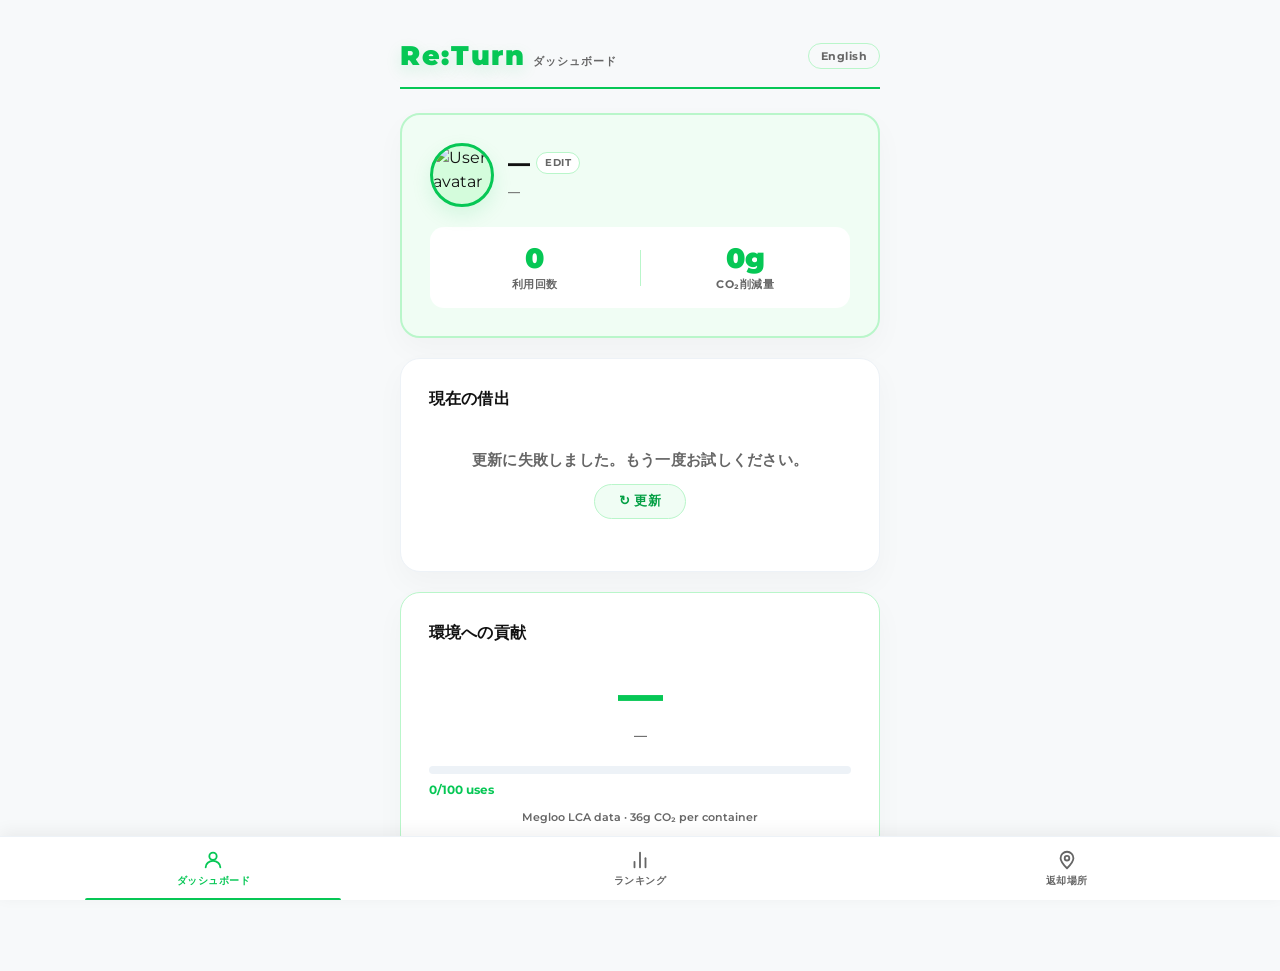
==== index.html @ 5f3e67b5 "Fix default Japanese: hardcode JA in HTML, fix boot catch to use T() and add reload button" ====
<!DOCTYPE html>
<html lang="en">
<head>
  <meta charset="UTF-8">
  <meta name="viewport" content="width=device-width, initial-scale=1.0, maximum-scale=1.0, user-scalable=no">
  <title>Re:Turn — Dashboard</title>

  <link rel="preconnect" href="https://fonts.googleapis.com">
  <link rel="preconnect" href="https://fonts.gstatic.com" crossorigin>
  <link href="https://fonts.googleapis.com/css2?family=Montserrat:wght@500;600;700;900&display=swap" rel="stylesheet">

  <link rel="stylesheet" href="style.css?v=7">

  <script src="https://static.line-scdn.net/liff/edge/2/sdk.js"></script>
</head>
<body>

  <!-- ========== Loading Overlay ========== -->
  <div id="loading-overlay">
    <div class="spinner"></div>
    <p class="loading-text">Loading Re:Turn...</p>
  </div>

  <!-- ========== Main App Shell ========== -->
  <main id="app" class="hidden">

    <!-- App Header -->
    <header class="app-header">
      <div class="header-brand">
        <h1 class="brand-title">Re:Turn</h1>
        <span class="header-subtitle" id="header-tab-label">ダッシュボード</span>
      </div>
      <button id="lang-toggle" class="btn-lang-toggle" onclick="switchLang()">English</button>
    </header>

    <!-- ===== TAB: PROFILE (default) ===== -->
    <div id="tab-profile" class="tab-panel">

      <!-- Profile Card -->
      <section class="card profile-card">
        <div class="profile-top">
          <div class="avatar-wrapper">
            <img id="profile-pic" class="avatar" src="" alt="User avatar" />
          </div>
          <div class="profile-info">
            <div class="name-row">
              <h2 id="user-name" class="user-name">—</h2>
              <button class="btn-edit-name" onclick="promptEditName()" title="Edit name">Edit</button>
            </div>
            <span id="user-id" class="user-id">—</span>
          </div>
        </div>
        <div class="stats-row">
          <div class="stat-item">
            <span class="stat-value" id="stat-usage">0</span>
            <span class="stat-label" id="stat-label-uses">利用回数</span>
          </div>
          <div class="stat-divider"></div>
          <div class="stat-item">
            <span class="stat-value" id="stat-co2">0g</span>
            <span class="stat-label" id="stat-label-co2">CO₂削減量</span>
          </div>
        </div>
      </section>

      <!-- Borrowing Status Card -->
      <section class="card borrow-card">
        <div class="card-header">
          <h3 class="card-title" id="borrow-card-title">現在の借出</h3>
        </div>
        <div id="borrow-content">
          <div class="borrow-empty">
            <p class="borrow-empty-text">↻ 更新 を押して借出状況を確認してください。</p>
            <button class="btn-refresh btn-refresh-center" id="btn-borrow-refresh" onclick="refreshBorrowing()">↻ 更新</button>
          </div>
        </div>
      </section>

      <!-- Eco Impact Card -->
      <section class="card eco-card">
        <div class="card-header">
          <h3 class="card-title" id="eco-card-title">環境への貢献</h3>
        </div>

        <!-- Big number + label -->
        <div class="eco-main">
          <div class="eco-metaphor-value" id="eco-value">—</div>
          <div class="eco-metaphor-label" id="eco-label">—</div>
        </div>

        <!-- Lifecycle progress bar -->
        <div class="eco-bar-wrap">
          <div class="eco-bar" id="eco-bar"></div>
        </div>
        <p class="eco-cycle-label" id="eco-cycle-label">0/100 uses</p>
        <p class="eco-caption" id="eco-caption">Megloo LCA data · 36g CO₂ per container</p>
      </section>

    </div><!-- /tab-profile -->

    <!-- ===== TAB: LEADERBOARD ===== -->
    <div id="tab-leaderboard" class="tab-panel hidden">

      <section class="card leaderboard-card">
        <div class="card-header">
          <h3 class="card-title" id="lb-card-title">SFCランキング</h3>
          <button class="btn-refresh" id="btn-lb-refresh" onclick="loadLeaderboard()">↻ 更新</button>
        </div>
        <div id="leaderboard-content">
          <div class="lb-loading">ランキング読み込み中…</div>
        </div>
      </section>

    </div><!-- /tab-leaderboard -->

    <!-- ===== TAB: MAP ===== -->
    <div id="tab-map" class="tab-panel hidden">

      <!-- ── Map / Photo section ──────────────────────────────
           Place return-spot images here.
           Recommended: one <img> per location, wrapped in .map-photo-item.
           Example:
             <div class="map-photo-item">
               <img src="images/spot-a.jpg" alt="Spot A — Building X 1F" />
               <p class="map-photo-caption">Building X · 1F Entrance</p>
             </div>
           ─────────────────────────────────────────────────── -->
      <section class="card map-card">
        <div class="card-header">
          <h3 class="card-title" id="map-card-title">返却場所</h3>
        </div>
        <div class="map-photo-grid" id="map-photo-grid">
          <!-- TODO: add photo cards here -->
          <p class="map-placeholder-text">写真は近日公開予定です。</p>
        </div>
      </section>

    </div><!-- /tab-map -->

  </main>

  <!-- ========== Edit Name Modal ========== -->
  <div id="edit-name-overlay" class="modal-overlay hidden" onclick="if(event.target===this)closeEditModal()">
    <div class="modal-card">
      <h3 class="modal-title" id="modal-title-edit">表示名を変更</h3>
      <input id="edit-name-input" class="modal-input" type="text" maxlength="20" placeholder="表示名" />
      <div class="modal-actions">
        <button class="modal-btn-cancel" id="modal-btn-cancel" onclick="closeEditModal()">キャンセル</button>
        <button class="modal-btn-confirm" id="modal-btn-save" onclick="confirmEditName()">保存</button>
      </div>
    </div>
  </div>

  <!-- ========== Bottom Tab Bar ========== -->
  <nav class="tab-bar" id="tab-bar">
    <button class="tab-btn active" data-tab="profile" onclick="switchTab('profile')">
      <span class="tab-icon">
        <!-- Lucide: user -->
        <svg xmlns="http://www.w3.org/2000/svg" width="22" height="22" viewBox="0 0 24 24" fill="none" stroke="currentColor" stroke-width="2" stroke-linecap="round" stroke-linejoin="round"><circle cx="12" cy="8" r="4"/><path d="M4 20c0-4 3.6-7 8-7s8 3 8 7"/></svg>
      </span>
      <span class="tab-label">ダッシュボード</span>
    </button>
    <button class="tab-btn" data-tab="leaderboard" onclick="switchTab('leaderboard')">
      <span class="tab-icon">
        <!-- Lucide: bar-chart-2 -->
        <svg xmlns="http://www.w3.org/2000/svg" width="22" height="22" viewBox="0 0 24 24" fill="none" stroke="currentColor" stroke-width="2" stroke-linecap="round" stroke-linejoin="round"><line x1="18" y1="20" x2="18" y2="10"/><line x1="12" y1="20" x2="12" y2="4"/><line x1="6" y1="20" x2="6" y2="14"/></svg>
      </span>
      <span class="tab-label">ランキング</span>
    </button>
    <button class="tab-btn" data-tab="map" onclick="switchTab('map')">
      <span class="tab-icon">
        <!-- Lucide: map-pin -->
        <svg xmlns="http://www.w3.org/2000/svg" width="22" height="22" viewBox="0 0 24 24" fill="none" stroke="currentColor" stroke-width="2" stroke-linecap="round" stroke-linejoin="round"><path d="M12 21c-4-4-7-7.8-7-11a7 7 0 0 1 14 0c0 3.2-3 7-7 11z"/><circle cx="12" cy="10" r="2.5"/></svg>
      </span>
      <span class="tab-label">返却場所</span>
    </button>
  </nav>

  <script src="app.js?v=7"></script>
</body>
</html>
---- style.css ----
/* ============================================================
   Re:Turn Dashboard — Light / Fresh Theme
   Accent: #06C755 (LINE Green)
   ============================================================ */

/* --- CSS Variables -------------------------------------- */
:root {
  --main-green: #06c755;
  --light-green: #f0fdf4;
  --border-green: #b9f6ca;
  --bg-color: #f7f9fa;
  --panel-bg: #ffffff;
  --text-main: #111111;
  --text-muted: #666666;
  --border-light: #edf2f7;
  --tab-bar-h: 64px;
}

/* --- Reset & Base --------------------------------------- */
*,
*::before,
*::after {
  box-sizing: border-box;
  margin: 0;
  padding: 0;
}

html {
  font-size: 16px;
  -webkit-font-smoothing: antialiased;
  -moz-osx-font-smoothing: grayscale;
}

body {
  font-family: 'Montserrat', 'Noto Sans JP', system-ui, -apple-system, sans-serif;
  background-color: var(--bg-color);
  color: var(--text-main);
  min-height: 100vh;
  min-height: 100dvh;
  line-height: 1.5;
}

img {
  display: block;
  max-width: 100%;
}

/* --- Utility: Hidden ------------------------------------ */
.hidden {
  display: none !important;
}

/* --- Loading Overlay ------------------------------------ */
#loading-overlay {
  position: fixed;
  inset: 0;
  display: flex;
  flex-direction: column;
  align-items: center;
  justify-content: center;
  background: var(--panel-bg);
  z-index: 9999;
}

.spinner {
  width: 48px;
  height: 48px;
  border: 4px solid var(--border-light);
  border-top-color: var(--main-green);
  border-radius: 50%;
  animation: spin 0.75s linear infinite;
}

@keyframes spin {
  to { transform: rotate(360deg); }
}

.loading-text {
  margin-top: 18px;
  font-size: 0.95rem;
  font-weight: 600;
  color: var(--text-muted);
  letter-spacing: 0.04em;
}

/* --- App Shell ------------------------------------------ */
#app {
  max-width: 480px;
  margin: 0 auto;
  /* bottom padding = tab bar height + safe area */
  padding: 20px 18px calc(var(--tab-bar-h) + 16px);
}

/* --- Header --------------------------------------------- */
.app-header {
  display: flex;
  align-items: center;
  justify-content: space-between;
  padding: 10px 0 18px;
  border-bottom: 2px solid var(--main-green);
  margin-bottom: 24px;
}

.header-brand {
  display: flex;
  align-items: flex-end;
  gap: 8px;
}

.brand-title {
  font-size: 1.7rem;
  font-weight: 900;
  color: var(--main-green);
  letter-spacing: 0.06em;
  font-family: 'Montserrat', sans-serif;
  text-shadow: 0 6px 16px rgba(6, 199, 85, 0.15);
  line-height: 1;
}

.header-subtitle {
  font-size: 0.7rem;
  color: var(--text-muted);
  font-weight: 700;
  text-transform: uppercase;
  letter-spacing: 0.08em;
  line-height: 1;
  padding-bottom: 2px;
}

.btn-lang-toggle {
  background: none;
  border: 1px solid var(--border-green);
  border-radius: 99px;
  padding: 5px 12px;
  font-size: 0.68rem;
  font-weight: 700;
  color: var(--text-muted);
  cursor: pointer;
  font-family: 'Montserrat', 'Noto Sans JP', sans-serif;
  letter-spacing: 0.04em;
  flex-shrink: 0;
  transition: color 0.2s, border-color 0.2s;
  -webkit-tap-highlight-color: transparent;
}

.btn-lang-toggle:hover {
  color: var(--main-green);
  border-color: var(--main-green);
}

/* --- Tab Panels ----------------------------------------- */
.tab-panel {
  /* visible by default unless .hidden */
}

/* --- Bottom Tab Bar ------------------------------------- */
.tab-bar {
  position: fixed;
  bottom: 0;
  left: 0;
  right: 0;
  height: var(--tab-bar-h);
  background: var(--panel-bg);
  border-top: 1px solid var(--border-light);
  display: flex;
  align-items: stretch;
  z-index: 100;
  /* safe area for notch phones */
  padding-bottom: env(safe-area-inset-bottom, 0);
  box-shadow: 0 -4px 16px rgba(0, 0, 0, 0.06);
}

.tab-btn {
  flex: 1;
  display: flex;
  flex-direction: column;
  align-items: center;
  justify-content: center;
  gap: 3px;
  background: none;
  border: none;
  cursor: pointer;
  padding: 8px 4px;
  color: var(--text-muted);
  transition: color 0.2s;
  -webkit-tap-highlight-color: transparent;
  position: relative;
}

.tab-btn.active {
  color: var(--main-green);
}

.tab-btn.active::after {
  content: "";
  position: absolute;
  bottom: 0;
  left: 20%;
  right: 20%;
  height: 2px;
  background: var(--main-green);
  border-radius: 2px 2px 0 0;
}

.tab-icon {
  display: flex;
  align-items: center;
  justify-content: center;
  width: 22px;
  height: 22px;
  line-height: 1;
}

.tab-label {
  font-size: 0.65rem;
  font-weight: 700;
  text-transform: uppercase;
  letter-spacing: 0.05em;
}

/* --- Cards (shared) ------------------------------------- */
.card {
  background: var(--panel-bg);
  border-radius: 20px;
  padding: 24px;
  margin-bottom: 20px;
  box-shadow: 0 12px 30px rgba(0, 0, 0, 0.03);
  border: 1px solid var(--border-light);
  transition: box-shadow 0.3s;
}

.card-header {
  display: flex;
  align-items: center;
  justify-content: space-between;
  margin-bottom: 14px;
}

.card-title {
  font-size: 1rem;
  font-weight: 700;
  color: var(--text-main);
  letter-spacing: 0.01em;
}

/* --- Profile Card --------------------------------------- */
.profile-card {
  background: var(--light-green);
  border: 2px solid var(--border-green);
}

.profile-top {
  display: flex;
  align-items: center;
  gap: 14px;
  margin-bottom: 20px;
}

.avatar-wrapper {
  flex-shrink: 0;
  width: 64px;
  height: 64px;
  border-radius: 50%;
  overflow: hidden;
  border: 3px solid var(--main-green);
  background: #d4fcdc;
  box-shadow: 0 8px 20px rgba(6, 199, 85, 0.12);
}

.avatar {
  width: 100%;
  height: 100%;
  object-fit: cover;
}

.profile-info {
  min-width: 0;
}

.name-row {
  display: flex;
  align-items: center;
  gap: 6px;
}

.btn-edit-name {
  background: var(--panel-bg);
  border: 1px solid var(--border-green);
  border-radius: 99px;
  cursor: pointer;
  font-size: 0.6rem;
  font-weight: 700;
  color: var(--text-muted);
  padding: 3px 8px;
  line-height: 1.4;
  flex-shrink: 0;
  text-transform: uppercase;
  letter-spacing: 0.05em;
  font-family: 'Montserrat', sans-serif;
  -webkit-tap-highlight-color: transparent;
  transition: color 0.2s, border-color 0.2s;
}

.btn-edit-name:hover {
  color: var(--main-green);
  border-color: var(--main-green);
}

.user-name {
  font-size: 1.25rem;
  font-weight: 900;
  color: var(--text-main);
  white-space: nowrap;
  overflow: hidden;
  text-overflow: ellipsis;
  letter-spacing: 0.02em;
}

.user-id {
  font-size: 0.78rem;
  color: var(--text-muted);
  font-weight: 600;
}

/* Stats row — now 3 items */
.stats-row {
  display: flex;
  align-items: center;
  background: var(--panel-bg);
  border-radius: 14px;
  padding: 16px 0;
}

.stat-item {
  flex: 1;
  display: flex;
  flex-direction: column;
  align-items: center;
  gap: 2px;
}

.stat-value {
  font-size: 1.55rem;
  font-weight: 900;
  color: var(--main-green);
  font-family: 'Montserrat', sans-serif;
  line-height: 1.1;
}

.stat-label {
  font-size: 0.68rem;
  color: var(--text-muted);
  font-weight: 700;
  text-transform: uppercase;
  letter-spacing: 0.04em;
}

.stat-divider {
  width: 1px;
  height: 36px;
  background: var(--border-green);
}

/* --- Eco Impact Card ------------------------------------ */
.eco-card {
  border: 1px solid var(--border-green);
}

/* Big number block */
.eco-main {
  text-align: center;
  padding: 12px 0 20px;
}

.eco-metaphor-value {
  font-size: 2.8rem;
  font-weight: 900;
  color: var(--main-green);
  font-family: 'Montserrat', sans-serif;
  line-height: 1.1;
}

.eco-metaphor-label {
  font-size: 0.82rem;
  color: var(--text-muted);
  font-weight: 600;
  margin-top: 6px;
}

/* Lifecycle progress */
.eco-bar-wrap {
  background: var(--border-light);
  border-radius: 99px;
  height: 8px;
  overflow: hidden;
  margin-bottom: 8px;
}

.eco-bar {
  height: 100%;
  background: var(--main-green);
  border-radius: 99px;
  width: 0%;
  transition: width 1s ease-out;
}

.eco-cycle-label {
  font-size: 0.72rem;
  font-weight: 700;
  color: var(--main-green);
  font-family: 'Montserrat', sans-serif;
  margin-bottom: 10px;
}

.eco-caption {
  font-size: 0.68rem;
  color: var(--text-muted);
  font-weight: 600;
  text-align: center;
}

/* --- Borrow Card ---------------------------------------- */
.borrow-card {
  background: var(--panel-bg);
}

.borrow-empty {
  text-align: center;
  padding: 24px 10px;
}

.borrow-empty-icon {
  font-size: 2rem;
  font-weight: 900;
  color: var(--main-green);
  margin-bottom: 10px;
  font-family: 'Montserrat', sans-serif;
  line-height: 1;
}

.borrow-empty-text {
  font-size: 0.95rem;
  color: var(--text-muted);
  font-weight: 600;
  letter-spacing: 0.02em;
}

.borrow-list {
  display: flex;
  flex-direction: column;
  gap: 10px;
}

.borrow-item {
  display: flex;
  align-items: center;
  justify-content: space-between;
  background: var(--light-green);
  border-radius: 14px;
  padding: 16px 18px;
  border: 1px solid var(--border-green);
  transition: transform 0.2s, box-shadow 0.2s;
}

.borrow-item:hover {
  transform: translateY(-1px);
  box-shadow: 0 6px 16px rgba(6, 199, 85, 0.08);
}

.borrow-item-left {
  display: flex;
  flex-direction: column;
  gap: 3px;
}

.borrow-container-id {
  font-size: 1.05rem;
  font-weight: 900;
  color: var(--text-main);
  letter-spacing: 0.02em;
  font-family: 'Montserrat', sans-serif;
}

.borrow-time {
  font-size: 0.75rem;
  color: var(--text-muted);
  font-weight: 600;
}

.borrow-badge {
  font-size: 0.7rem;
  font-weight: 700;
  color: #05a045;
  background: var(--panel-bg);
  padding: 5px 12px;
  border-radius: 20px;
  white-space: nowrap;
  border: 1px solid var(--border-green);
  text-transform: uppercase;
  letter-spacing: 0.04em;
}

/* --- Leaderboard Card ----------------------------------- */
.leaderboard-card {
  background: var(--panel-bg);
}

.btn-refresh {
  background: var(--light-green);
  border: 1px solid var(--border-green);
  color: #05a045;
  font-size: 0.72rem;
  font-weight: 700;
  padding: 5px 12px;
  border-radius: 20px;
  cursor: pointer;
  letter-spacing: 0.04em;
  transition: background 0.2s;
}

.btn-refresh:hover {
  background: var(--border-green);
}

.btn-refresh-center {
  display: block;
  margin: 12px auto 0;
  padding: 8px 24px;
  font-size: 0.8rem;
}

.lb-loading {
  text-align: center;
  padding: 32px 0;
  font-size: 0.9rem;
  color: var(--text-muted);
  font-weight: 600;
}

.lb-list {
  display: flex;
  flex-direction: column;
  gap: 10px;
}

.lb-item {
  display: flex;
  align-items: center;
  gap: 14px;
  background: var(--bg-color);
  border-radius: 14px;
  padding: 14px 16px;
  border: 1px solid var(--border-light);
}

.lb-item.is-me {
  background: var(--light-green);
  border: 1px solid var(--border-green);
}

.lb-rank {
  font-size: 1.1rem;
  font-weight: 900;
  font-family: 'Montserrat', sans-serif;
  color: var(--text-muted);
  width: 28px;
  text-align: center;
  flex-shrink: 0;
}

.lb-item:nth-child(1) .lb-rank { color: #f59e0b; }
.lb-item:nth-child(2) .lb-rank { color: #94a3b8; }
.lb-item:nth-child(3) .lb-rank { color: #b45309; }

.lb-name {
  flex: 1;
  font-size: 0.95rem;
  font-weight: 700;
  color: var(--text-main);
  letter-spacing: 0.02em;
  overflow: hidden;
  text-overflow: ellipsis;
  white-space: nowrap;
}

.lb-score {
  font-size: 1rem;
  font-weight: 900;
  color: var(--main-green);
  font-family: 'Montserrat', sans-serif;
  white-space: nowrap;
}

.lb-score-label {
  font-size: 0.65rem;
  color: var(--text-muted);
  font-weight: 600;
  margin-left: 3px;
}

.lb-total {
  text-align: center;
  margin-top: 14px;
  font-size: 0.8rem;
  color: var(--text-muted);
  font-weight: 600;
}

/* --- Map Card ------------------------------------------- */
.map-card {
  background: var(--panel-bg);
}

/* Grid for photo cards — add more .map-photo-item as needed */
.map-photo-grid {
  display: flex;
  flex-direction: column;
  gap: 14px;
}

.map-photo-item img {
  width: 100%;
  border-radius: 12px;
  display: block;
  object-fit: cover;
}

.map-photo-caption {
  font-size: 0.78rem;
  font-weight: 700;
  color: var(--text-muted);
  margin-top: 6px;
  letter-spacing: 0.02em;
}

.map-placeholder-text {
  font-size: 0.9rem;
  color: var(--text-muted);
  font-weight: 600;
  text-align: center;
  padding: 24px 0;
}

/* --- Toast ---------------------------------------------- */
.toast {
  position: fixed;
  bottom: calc(var(--tab-bar-h) + 12px);
  left: 16px;
  right: 16px;
  max-width: 480px;
  margin: 0 auto;
  background: #111111;
  color: #ffffff;
  padding: 15px 20px;
  border-radius: 14px;
  font-size: 0.88rem;
  font-weight: 600;
  letter-spacing: 0.02em;
  box-shadow: 0 8px 28px rgba(0, 0, 0, 0.15);
  animation: slideUp 0.3s ease-out;
  z-index: 1000;
  cursor: pointer;
}

@keyframes slideUp {
  from { transform: translateY(24px); opacity: 0; }
  to   { transform: translateY(0);    opacity: 1; }
}

/* --- Responsive ----------------------------------------- */
@media (min-width: 481px) {
  #app {
    padding: 24px 24px calc(var(--tab-bar-h) + 20px);
  }
  .user-name { font-size: 1.35rem; }
  .card { padding: 28px; }
  .stat-value { font-size: 1.75rem; }
}

@media (min-width: 768px) {
  #app {
    padding: 32px 0 calc(var(--tab-bar-h) + 32px);
  }
}

/* --- Inline Spinner (borrow / leaderboard loading) ------ */
.inline-loading {
  display: flex;
  justify-content: center;
  padding: 32px 0;
}

.inline-spinner {
  width: 28px;
  height: 28px;
  border: 3px solid var(--border-light);
  border-top-color: var(--main-green);
  border-radius: 50%;
  animation: spin 0.75s linear infinite;
}

/* --- Edit Name Modal ------------------------------------ */
.modal-overlay {
  position: fixed;
  inset: 0;
  background: rgba(240, 253, 244, 0.92);
  z-index: 9999;
  display: flex;
  align-items: center;
  justify-content: center;
  padding: 24px;
  opacity: 0;
  transition: opacity 0.2s ease-out;
}

.modal-overlay.visible {
  opacity: 1;
}

.modal-card {
  background: var(--panel-bg);
  border-radius: 20px;
  padding: 28px 24px;
  width: 100%;
  max-width: 360px;
  box-shadow: 0 20px 60px rgba(6, 199, 85, 0.15);
  border: 1px solid var(--border-green);
  transform: translateY(16px);
  transition: transform 0.25s cubic-bezier(0.25, 0.46, 0.45, 0.94);
}

.modal-overlay.visible .modal-card {
  transform: translateY(0);
}

.modal-title {
  font-size: 1rem;
  font-weight: 900;
  color: var(--text-main);
  margin-bottom: 16px;
  letter-spacing: 0.02em;
}

.modal-input {
  width: 100%;
  border: 2px solid var(--border-green);
  border-radius: 12px;
  padding: 12px 14px;
  font-size: 1rem;
  font-weight: 700;
  font-family: 'Montserrat', sans-serif;
  color: var(--text-main);
  background: var(--light-green);
  outline: none;
  box-sizing: border-box;
  margin-bottom: 18px;
  transition: border-color 0.2s;
}

.modal-input:focus {
  border-color: var(--main-green);
  background: #fff;
}

.modal-actions {
  display: flex;
  gap: 10px;
}

.modal-btn-cancel {
  flex: 1;
  padding: 12px;
  border-radius: 12px;
  border: 1px solid var(--border-light);
  background: var(--bg-color);
  font-size: 0.85rem;
  font-weight: 700;
  color: var(--text-muted);
  cursor: pointer;
  font-family: 'Montserrat', sans-serif;
  letter-spacing: 0.03em;
  transition: background 0.2s;
}

.modal-btn-cancel:hover {
  background: var(--border-light);
}

.modal-btn-confirm {
  flex: 2;
  padding: 12px;
  border-radius: 12px;
  border: none;
  background: var(--main-green);
  font-size: 0.85rem;
  font-weight: 900;
  color: #fff;
  cursor: pointer;
  font-family: 'Montserrat', sans-serif;
  letter-spacing: 0.04em;
  transition: opacity 0.2s;
}

.modal-btn-confirm:hover {
  opacity: 0.88;
}

.modal-btn-confirm:disabled {
  opacity: 0.5;
  cursor: not-allowed;
}
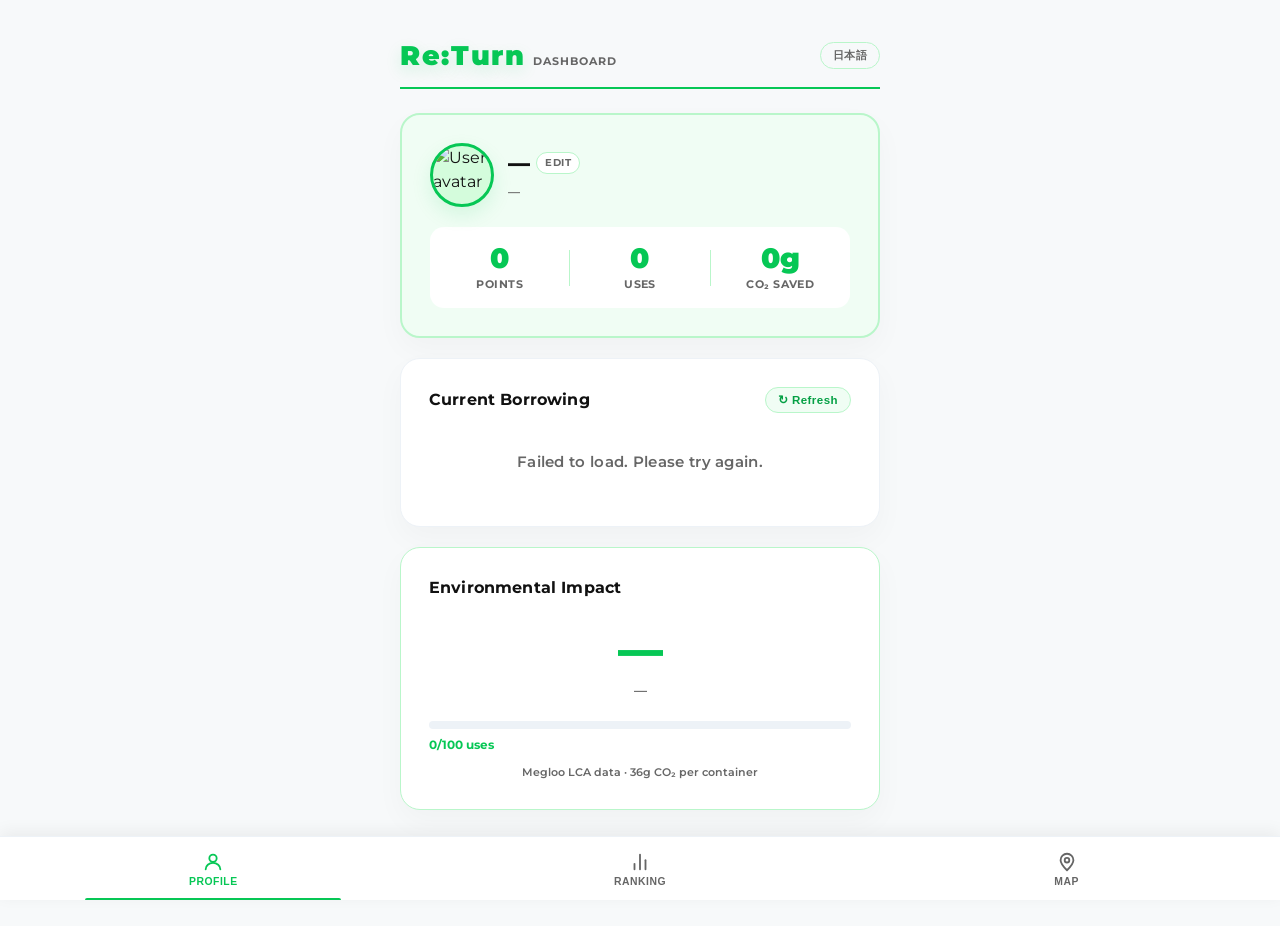
==== commit ff99a85e: "Revert to fda6a42 state" ====
--- a/index.html
+++ b/index.html
@@ -9,7 +9,7 @@
   <link rel="preconnect" href="https://fonts.gstatic.com" crossorigin>
   <link href="https://fonts.googleapis.com/css2?family=Montserrat:wght@500;600;700;900&display=swap" rel="stylesheet">
 
-  <link rel="stylesheet" href="style.css?v=7">
+  <link rel="stylesheet" href="style.css?v=6">
 
   <script src="https://static.line-scdn.net/liff/edge/2/sdk.js"></script>
 </head>
@@ -28,9 +28,9 @@
     <header class="app-header">
       <div class="header-brand">
         <h1 class="brand-title">Re:Turn</h1>
-        <span class="header-subtitle" id="header-tab-label">ダッシュボード</span>
+        <span class="header-subtitle" id="header-tab-label">Dashboard</span>
       </div>
-      <button id="lang-toggle" class="btn-lang-toggle" onclick="switchLang()">English</button>
+      <button id="lang-toggle" class="btn-lang-toggle" onclick="switchLang()">日本語</button>
     </header>
 
     <!-- ===== TAB: PROFILE (default) ===== -->
@@ -52,13 +52,18 @@
         </div>
         <div class="stats-row">
           <div class="stat-item">
+            <span class="stat-value" id="stat-score">0</span>
+            <span class="stat-label" id="stat-label-points">Points</span>
+          </div>
+          <div class="stat-divider"></div>
+          <div class="stat-item">
             <span class="stat-value" id="stat-usage">0</span>
-            <span class="stat-label" id="stat-label-uses">利用回数</span>
+            <span class="stat-label" id="stat-label-uses">Uses</span>
           </div>
           <div class="stat-divider"></div>
           <div class="stat-item">
             <span class="stat-value" id="stat-co2">0g</span>
-            <span class="stat-label" id="stat-label-co2">CO₂削減量</span>
+            <span class="stat-label" id="stat-label-co2">CO₂ Saved</span>
           </div>
         </div>
       </section>
@@ -66,12 +71,12 @@
       <!-- Borrowing Status Card -->
       <section class="card borrow-card">
         <div class="card-header">
-          <h3 class="card-title" id="borrow-card-title">現在の借出</h3>
+          <h3 class="card-title" id="borrow-card-title">Current Borrowing</h3>
+          <button class="btn-refresh" id="btn-borrow-refresh" onclick="refreshBorrowing()">↻ Refresh</button>
         </div>
         <div id="borrow-content">
           <div class="borrow-empty">
-            <p class="borrow-empty-text">↻ 更新 を押して借出状況を確認してください。</p>
-            <button class="btn-refresh btn-refresh-center" id="btn-borrow-refresh" onclick="refreshBorrowing()">↻ 更新</button>
+            <p class="borrow-empty-text">Tap Refresh to load.</p>
           </div>
         </div>
       </section>
@@ -79,7 +84,7 @@
       <!-- Eco Impact Card -->
       <section class="card eco-card">
         <div class="card-header">
-          <h3 class="card-title" id="eco-card-title">環境への貢献</h3>
+          <h3 class="card-title" id="eco-card-title">Environmental Impact</h3>
         </div>
 
         <!-- Big number + label -->
@@ -103,11 +108,11 @@
 
       <section class="card leaderboard-card">
         <div class="card-header">
-          <h3 class="card-title" id="lb-card-title">SFCランキング</h3>
-          <button class="btn-refresh" id="btn-lb-refresh" onclick="loadLeaderboard()">↻ 更新</button>
+          <h3 class="card-title" id="lb-card-title">SFC Leaderboard</h3>
+          <button class="btn-refresh" id="btn-lb-refresh" onclick="loadLeaderboard()">↻ Refresh</button>
         </div>
         <div id="leaderboard-content">
-          <div class="lb-loading">ランキング読み込み中…</div>
+          <div class="lb-loading">Loading rankings…</div>
         </div>
       </section>
 
@@ -127,11 +132,11 @@
            ─────────────────────────────────────────────────── -->
       <section class="card map-card">
         <div class="card-header">
-          <h3 class="card-title" id="map-card-title">返却場所</h3>
+          <h3 class="card-title" id="map-card-title">Return Spots</h3>
         </div>
         <div class="map-photo-grid" id="map-photo-grid">
           <!-- TODO: add photo cards here -->
-          <p class="map-placeholder-text">写真は近日公開予定です。</p>
+          <p class="map-placeholder-text">Photos coming soon.</p>
         </div>
       </section>
 
@@ -142,11 +147,11 @@
   <!-- ========== Edit Name Modal ========== -->
   <div id="edit-name-overlay" class="modal-overlay hidden" onclick="if(event.target===this)closeEditModal()">
     <div class="modal-card">
-      <h3 class="modal-title" id="modal-title-edit">表示名を変更</h3>
-      <input id="edit-name-input" class="modal-input" type="text" maxlength="20" placeholder="表示名" />
+      <h3 class="modal-title" id="modal-title-edit">Edit Display Name</h3>
+      <input id="edit-name-input" class="modal-input" type="text" maxlength="20" placeholder="Your name" />
       <div class="modal-actions">
-        <button class="modal-btn-cancel" id="modal-btn-cancel" onclick="closeEditModal()">キャンセル</button>
-        <button class="modal-btn-confirm" id="modal-btn-save" onclick="confirmEditName()">保存</button>
+        <button class="modal-btn-cancel" id="modal-btn-cancel" onclick="closeEditModal()">Cancel</button>
+        <button class="modal-btn-confirm" id="modal-btn-save" onclick="confirmEditName()">Save</button>
       </div>
     </div>
   </div>
@@ -158,24 +163,24 @@
         <!-- Lucide: user -->
         <svg xmlns="http://www.w3.org/2000/svg" width="22" height="22" viewBox="0 0 24 24" fill="none" stroke="currentColor" stroke-width="2" stroke-linecap="round" stroke-linejoin="round"><circle cx="12" cy="8" r="4"/><path d="M4 20c0-4 3.6-7 8-7s8 3 8 7"/></svg>
       </span>
-      <span class="tab-label">ダッシュボード</span>
+      <span class="tab-label">Profile</span>
     </button>
     <button class="tab-btn" data-tab="leaderboard" onclick="switchTab('leaderboard')">
       <span class="tab-icon">
         <!-- Lucide: bar-chart-2 -->
         <svg xmlns="http://www.w3.org/2000/svg" width="22" height="22" viewBox="0 0 24 24" fill="none" stroke="currentColor" stroke-width="2" stroke-linecap="round" stroke-linejoin="round"><line x1="18" y1="20" x2="18" y2="10"/><line x1="12" y1="20" x2="12" y2="4"/><line x1="6" y1="20" x2="6" y2="14"/></svg>
       </span>
-      <span class="tab-label">ランキング</span>
+      <span class="tab-label">Ranking</span>
     </button>
     <button class="tab-btn" data-tab="map" onclick="switchTab('map')">
       <span class="tab-icon">
         <!-- Lucide: map-pin -->
         <svg xmlns="http://www.w3.org/2000/svg" width="22" height="22" viewBox="0 0 24 24" fill="none" stroke="currentColor" stroke-width="2" stroke-linecap="round" stroke-linejoin="round"><path d="M12 21c-4-4-7-7.8-7-11a7 7 0 0 1 14 0c0 3.2-3 7-7 11z"/><circle cx="12" cy="10" r="2.5"/></svg>
       </span>
-      <span class="tab-label">返却場所</span>
+      <span class="tab-label">Map</span>
     </button>
   </nav>
 
-  <script src="app.js?v=7"></script>
+  <script src="app.js?v=6"></script>
 </body>
 </html>
--- a/style.css
+++ b/style.css
@@ -520,13 +520,6 @@
 
 .btn-refresh:hover {
   background: var(--border-green);
-}
-
-.btn-refresh-center {
-  display: block;
-  margin: 12px auto 0;
-  padding: 8px 24px;
-  font-size: 0.8rem;
 }
 
 .lb-loading {
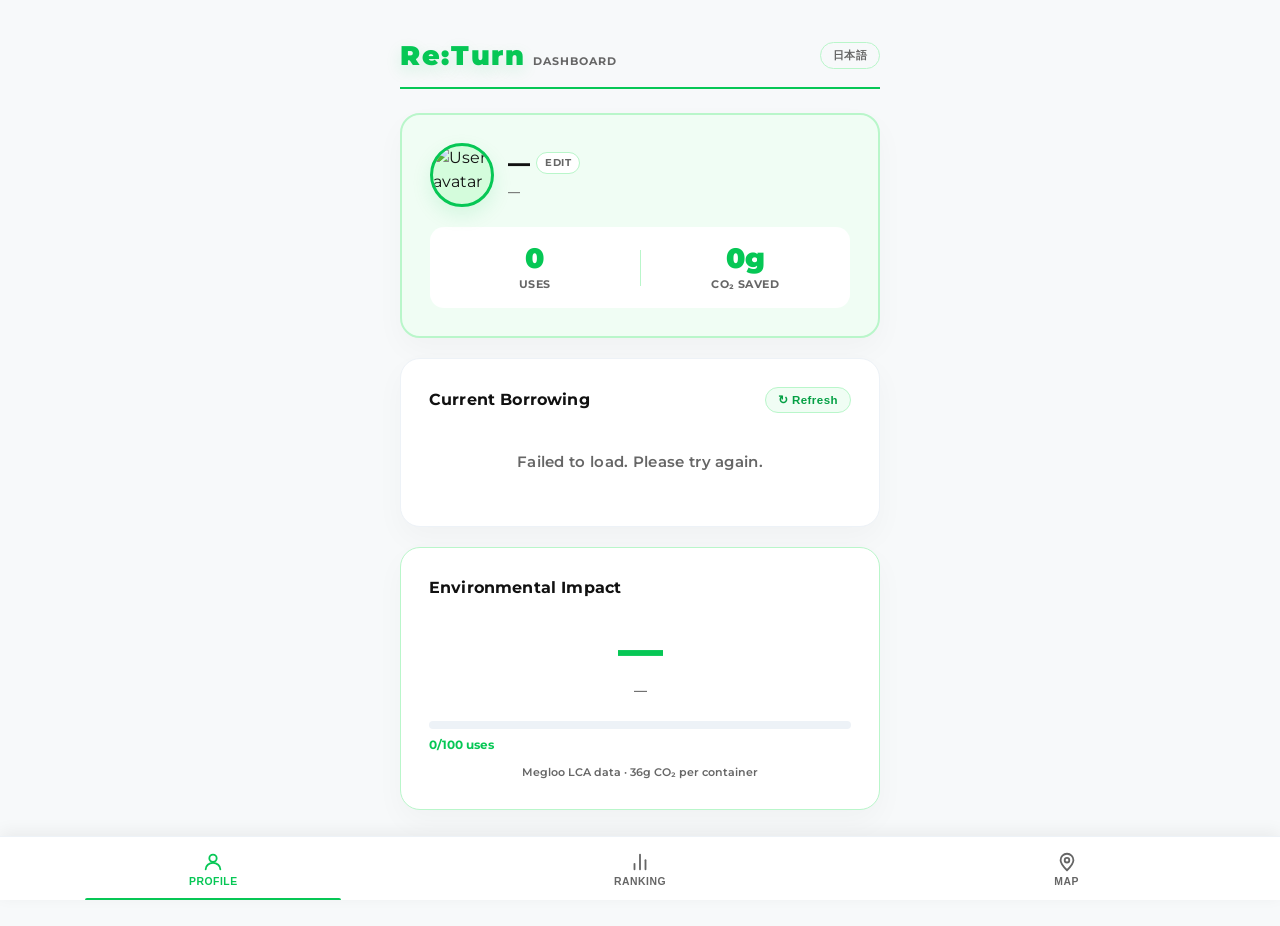
==== commit 6ddd79d1: "Remove Points stat item" ====
--- a/index.html
+++ b/index.html
@@ -51,11 +51,6 @@
           </div>
         </div>
         <div class="stats-row">
-          <div class="stat-item">
-            <span class="stat-value" id="stat-score">0</span>
-            <span class="stat-label" id="stat-label-points">Points</span>
-          </div>
-          <div class="stat-divider"></div>
           <div class="stat-item">
             <span class="stat-value" id="stat-usage">0</span>
             <span class="stat-label" id="stat-label-uses">Uses</span>
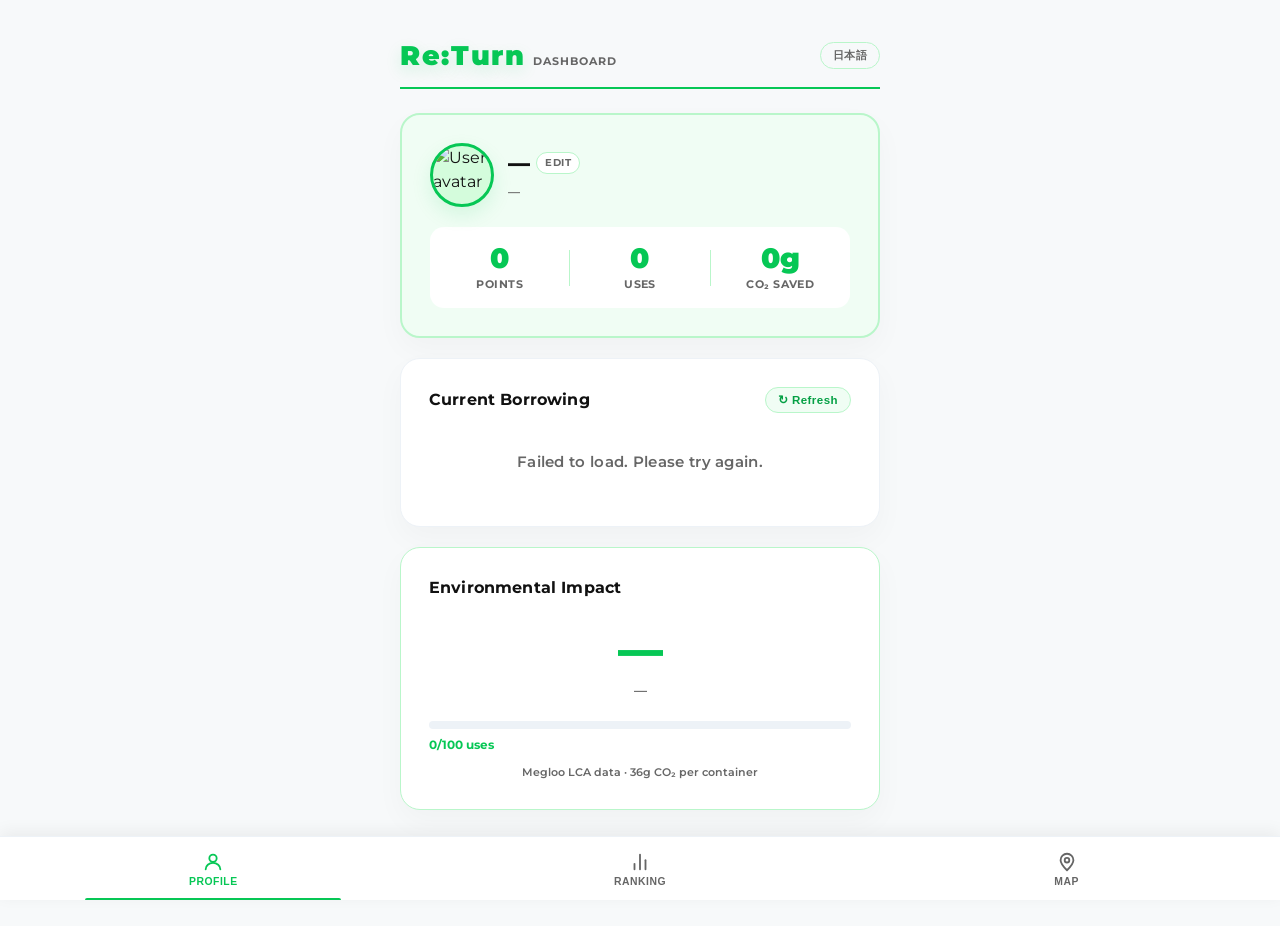
==== commit edc68dc3: "Revert "Remove Points stat item" This reverts commit 6ddd79d1a3f167e141c22ad3d1dc387ab41b011f." ====
--- a/index.html
+++ b/index.html
@@ -51,6 +51,11 @@
           </div>
         </div>
         <div class="stats-row">
+          <div class="stat-item">
+            <span class="stat-value" id="stat-score">0</span>
+            <span class="stat-label" id="stat-label-points">Points</span>
+          </div>
+          <div class="stat-divider"></div>
           <div class="stat-item">
             <span class="stat-value" id="stat-usage">0</span>
             <span class="stat-label" id="stat-label-uses">Uses</span>
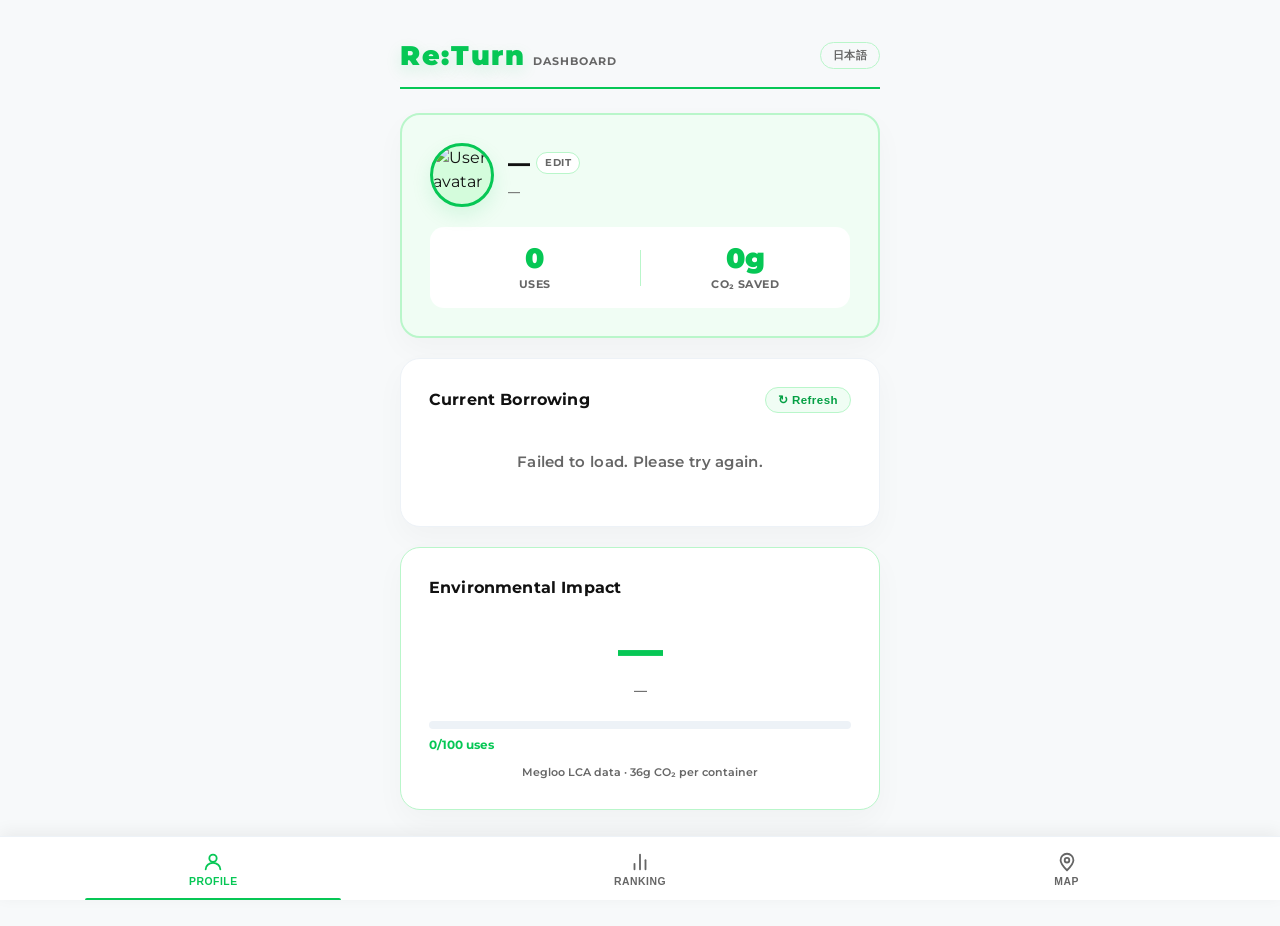
==== commit 15c5c5fa: "Remove Points stat: delete stat-score DOM ref and renderProfile assignment" ====
--- a/index.html
+++ b/index.html
@@ -51,11 +51,6 @@
           </div>
         </div>
         <div class="stats-row">
-          <div class="stat-item">
-            <span class="stat-value" id="stat-score">0</span>
-            <span class="stat-label" id="stat-label-points">Points</span>
-          </div>
-          <div class="stat-divider"></div>
           <div class="stat-item">
             <span class="stat-value" id="stat-usage">0</span>
             <span class="stat-label" id="stat-label-uses">Uses</span>
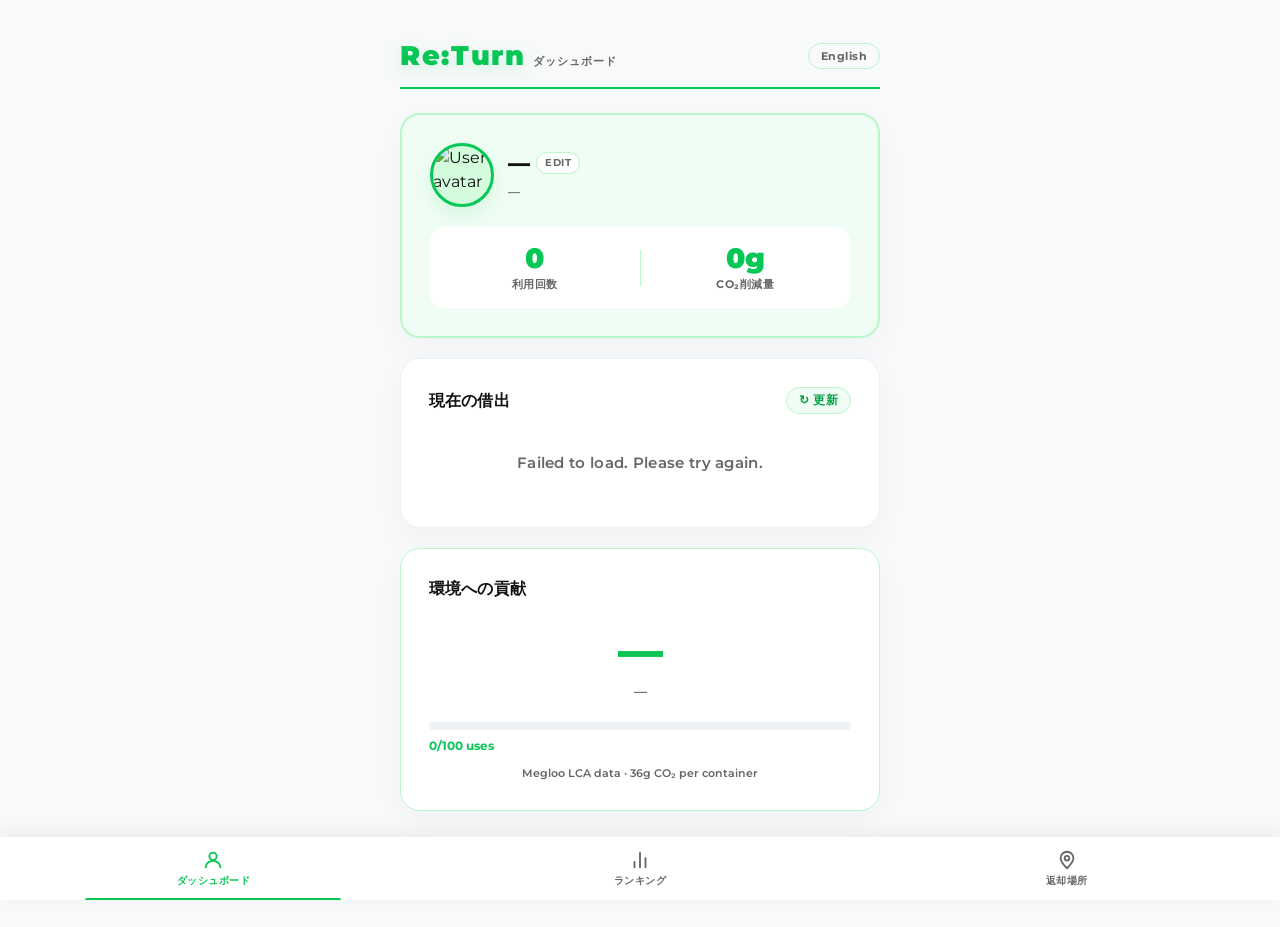
==== commit cc398e29: "Default to Japanese: update all HTML initial text and set _lang=ja" ====
--- a/index.html
+++ b/index.html
@@ -28,9 +28,9 @@
     <header class="app-header">
       <div class="header-brand">
         <h1 class="brand-title">Re:Turn</h1>
-        <span class="header-subtitle" id="header-tab-label">Dashboard</span>
+        <span class="header-subtitle" id="header-tab-label">ダッシュボード</span>
       </div>
-      <button id="lang-toggle" class="btn-lang-toggle" onclick="switchLang()">日本語</button>
+      <button id="lang-toggle" class="btn-lang-toggle" onclick="switchLang()">English</button>
     </header>
 
     <!-- ===== TAB: PROFILE (default) ===== -->
@@ -53,12 +53,12 @@
         <div class="stats-row">
           <div class="stat-item">
             <span class="stat-value" id="stat-usage">0</span>
-            <span class="stat-label" id="stat-label-uses">Uses</span>
+            <span class="stat-label" id="stat-label-uses">利用回数</span>
           </div>
           <div class="stat-divider"></div>
           <div class="stat-item">
             <span class="stat-value" id="stat-co2">0g</span>
-            <span class="stat-label" id="stat-label-co2">CO₂ Saved</span>
+            <span class="stat-label" id="stat-label-co2">CO₂削減量</span>
           </div>
         </div>
       </section>
@@ -66,12 +66,12 @@
       <!-- Borrowing Status Card -->
       <section class="card borrow-card">
         <div class="card-header">
-          <h3 class="card-title" id="borrow-card-title">Current Borrowing</h3>
-          <button class="btn-refresh" id="btn-borrow-refresh" onclick="refreshBorrowing()">↻ Refresh</button>
+          <h3 class="card-title" id="borrow-card-title">現在の借出</h3>
+          <button class="btn-refresh" id="btn-borrow-refresh" onclick="refreshBorrowing()">↻ 更新</button>
         </div>
         <div id="borrow-content">
           <div class="borrow-empty">
-            <p class="borrow-empty-text">Tap Refresh to load.</p>
+            <p class="borrow-empty-text">↻ 更新 を押して借出状況を確認してください。</p>
           </div>
         </div>
       </section>
@@ -79,7 +79,7 @@
       <!-- Eco Impact Card -->
       <section class="card eco-card">
         <div class="card-header">
-          <h3 class="card-title" id="eco-card-title">Environmental Impact</h3>
+          <h3 class="card-title" id="eco-card-title">環境への貢献</h3>
         </div>
 
         <!-- Big number + label -->
@@ -103,11 +103,11 @@
 
       <section class="card leaderboard-card">
         <div class="card-header">
-          <h3 class="card-title" id="lb-card-title">SFC Leaderboard</h3>
-          <button class="btn-refresh" id="btn-lb-refresh" onclick="loadLeaderboard()">↻ Refresh</button>
+          <h3 class="card-title" id="lb-card-title">SFCランキング</h3>
+          <button class="btn-refresh" id="btn-lb-refresh" onclick="loadLeaderboard()">↻ 更新</button>
         </div>
         <div id="leaderboard-content">
-          <div class="lb-loading">Loading rankings…</div>
+          <div class="lb-loading">ランキング読み込み中…</div>
         </div>
       </section>
 
@@ -127,11 +127,11 @@
            ─────────────────────────────────────────────────── -->
       <section class="card map-card">
         <div class="card-header">
-          <h3 class="card-title" id="map-card-title">Return Spots</h3>
+          <h3 class="card-title" id="map-card-title">返却場所</h3>
         </div>
         <div class="map-photo-grid" id="map-photo-grid">
           <!-- TODO: add photo cards here -->
-          <p class="map-placeholder-text">Photos coming soon.</p>
+          <p class="map-placeholder-text">写真は近日公開予定です。</p>
         </div>
       </section>
 
@@ -142,11 +142,11 @@
   <!-- ========== Edit Name Modal ========== -->
   <div id="edit-name-overlay" class="modal-overlay hidden" onclick="if(event.target===this)closeEditModal()">
     <div class="modal-card">
-      <h3 class="modal-title" id="modal-title-edit">Edit Display Name</h3>
-      <input id="edit-name-input" class="modal-input" type="text" maxlength="20" placeholder="Your name" />
+      <h3 class="modal-title" id="modal-title-edit">表示名を変更</h3>
+      <input id="edit-name-input" class="modal-input" type="text" maxlength="20" placeholder="表示名" />
       <div class="modal-actions">
-        <button class="modal-btn-cancel" id="modal-btn-cancel" onclick="closeEditModal()">Cancel</button>
-        <button class="modal-btn-confirm" id="modal-btn-save" onclick="confirmEditName()">Save</button>
+        <button class="modal-btn-cancel" id="modal-btn-cancel" onclick="closeEditModal()">キャンセル</button>
+        <button class="modal-btn-confirm" id="modal-btn-save" onclick="confirmEditName()">保存</button>
       </div>
     </div>
   </div>
@@ -158,21 +158,21 @@
         <!-- Lucide: user -->
         <svg xmlns="http://www.w3.org/2000/svg" width="22" height="22" viewBox="0 0 24 24" fill="none" stroke="currentColor" stroke-width="2" stroke-linecap="round" stroke-linejoin="round"><circle cx="12" cy="8" r="4"/><path d="M4 20c0-4 3.6-7 8-7s8 3 8 7"/></svg>
       </span>
-      <span class="tab-label">Profile</span>
+      <span class="tab-label">ダッシュボード</span>
     </button>
     <button class="tab-btn" data-tab="leaderboard" onclick="switchTab('leaderboard')">
       <span class="tab-icon">
         <!-- Lucide: bar-chart-2 -->
         <svg xmlns="http://www.w3.org/2000/svg" width="22" height="22" viewBox="0 0 24 24" fill="none" stroke="currentColor" stroke-width="2" stroke-linecap="round" stroke-linejoin="round"><line x1="18" y1="20" x2="18" y2="10"/><line x1="12" y1="20" x2="12" y2="4"/><line x1="6" y1="20" x2="6" y2="14"/></svg>
       </span>
-      <span class="tab-label">Ranking</span>
+      <span class="tab-label">ランキング</span>
     </button>
     <button class="tab-btn" data-tab="map" onclick="switchTab('map')">
       <span class="tab-icon">
         <!-- Lucide: map-pin -->
         <svg xmlns="http://www.w3.org/2000/svg" width="22" height="22" viewBox="0 0 24 24" fill="none" stroke="currentColor" stroke-width="2" stroke-linecap="round" stroke-linejoin="round"><path d="M12 21c-4-4-7-7.8-7-11a7 7 0 0 1 14 0c0 3.2-3 7-7 11z"/><circle cx="12" cy="10" r="2.5"/></svg>
       </span>
-      <span class="tab-label">Map</span>
+      <span class="tab-label">返却場所</span>
     </button>
   </nav>
 
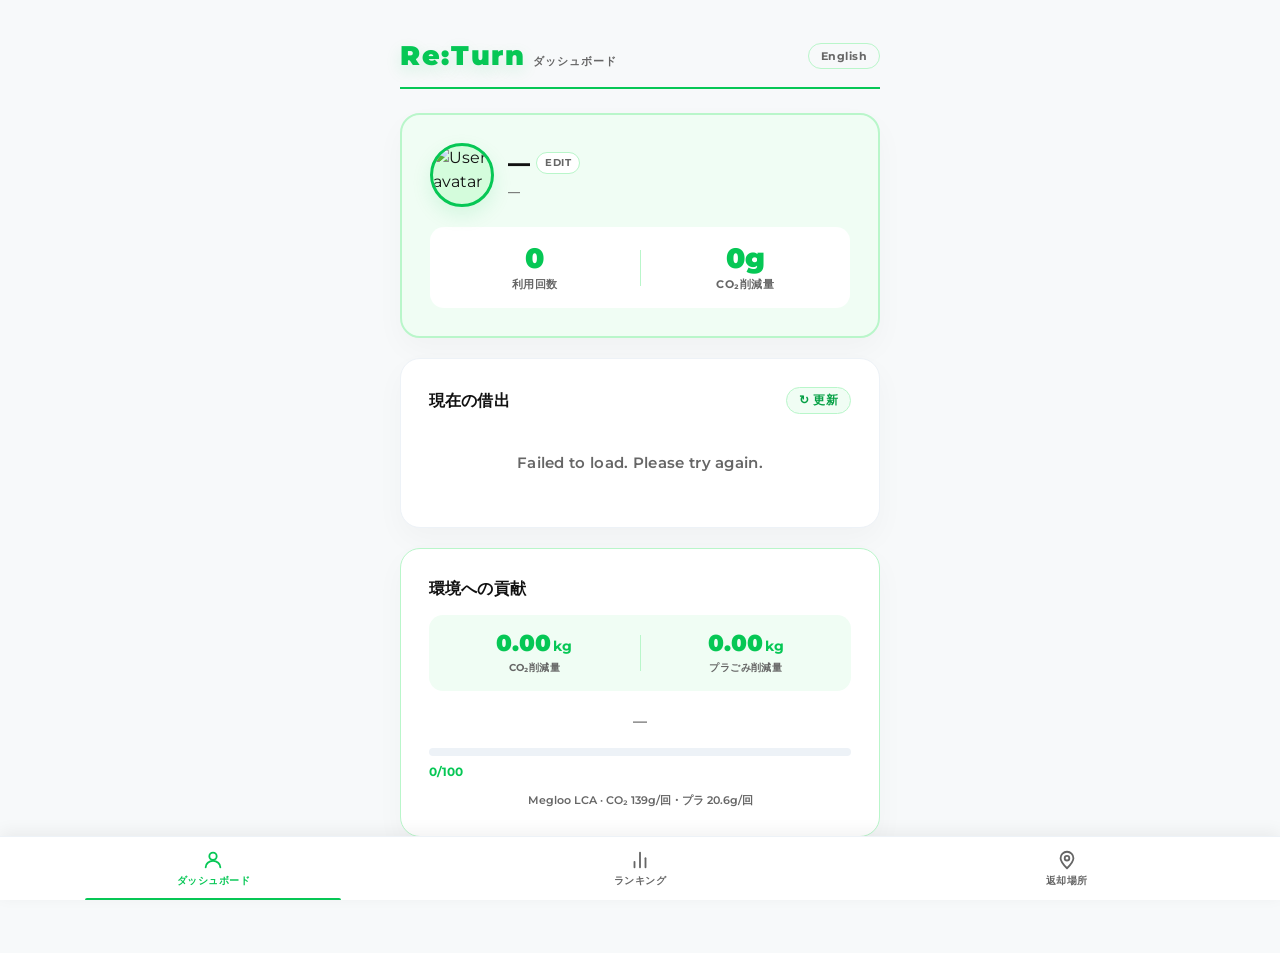
==== commit 61d65ac2: "Update eco impact: 139g CO2+20.6g plastic per use, two-stat layout, raspi-style metaphors" ====
--- a/index.html
+++ b/index.html
@@ -82,9 +82,21 @@
           <h3 class="card-title" id="eco-card-title">環境への貢献</h3>
         </div>
 
-        <!-- Big number + label -->
+        <!-- Two stat rows: CO2 + Plastic -->
+        <div class="eco-stats-row">
+          <div class="eco-stat-item">
+            <div class="eco-stat-value"><span id="eco-co2-value">0.00</span><span class="eco-stat-unit">kg</span></div>
+            <div class="eco-stat-label" id="eco-stat-label-co2">CO₂削減量</div>
+          </div>
+          <div class="eco-stat-divider"></div>
+          <div class="eco-stat-item">
+            <div class="eco-stat-value"><span id="eco-plastic-value">0.00</span><span class="eco-stat-unit">kg</span></div>
+            <div class="eco-stat-label" id="eco-stat-label-plastic">プラごみ削減量</div>
+          </div>
+        </div>
+
+        <!-- Metaphor -->
         <div class="eco-main">
-          <div class="eco-metaphor-value" id="eco-value">—</div>
           <div class="eco-metaphor-label" id="eco-label">—</div>
         </div>
 
@@ -92,8 +104,8 @@
         <div class="eco-bar-wrap">
           <div class="eco-bar" id="eco-bar"></div>
         </div>
-        <p class="eco-cycle-label" id="eco-cycle-label">0/100 uses</p>
-        <p class="eco-caption" id="eco-caption">Megloo LCA data · 36g CO₂ per container</p>
+        <p class="eco-cycle-label" id="eco-cycle-label">0/100</p>
+        <p class="eco-caption" id="eco-caption">Megloo LCA · CO₂ 139g/回・プラ 20.6g/回</p>
       </section>
 
     </div><!-- /tab-profile -->
@@ -130,8 +142,9 @@
           <h3 class="card-title" id="map-card-title">返却場所</h3>
         </div>
         <div class="map-photo-grid" id="map-photo-grid">
-          <!-- TODO: add photo cards here -->
-          <p class="map-placeholder-text">写真は近日公開予定です。</p>
+          <div class="map-photo-item">
+            <img src="map.png" alt="返却場所マップ" />
+          </div>
         </div>
       </section>
 
--- a/style.css
+++ b/style.css
@@ -366,10 +366,56 @@
   border: 1px solid var(--border-green);
 }
 
-/* Big number block */
+/* Two-stat row: CO2 + Plastic */
+.eco-stats-row {
+  display: flex;
+  align-items: center;
+  background: var(--light-green);
+  border-radius: 14px;
+  padding: 16px 0;
+  margin-bottom: 16px;
+}
+
+.eco-stat-item {
+  flex: 1;
+  display: flex;
+  flex-direction: column;
+  align-items: center;
+  gap: 3px;
+}
+
+.eco-stat-value {
+  font-size: 1.45rem;
+  font-weight: 900;
+  color: var(--main-green);
+  font-family: 'Montserrat', sans-serif;
+  line-height: 1.1;
+}
+
+.eco-stat-unit {
+  font-size: 0.9rem;
+  font-weight: 700;
+  margin-left: 2px;
+}
+
+.eco-stat-label {
+  font-size: 0.65rem;
+  color: var(--text-muted);
+  font-weight: 700;
+  text-transform: uppercase;
+  letter-spacing: 0.04em;
+}
+
+.eco-stat-divider {
+  width: 1px;
+  height: 36px;
+  background: var(--border-green);
+}
+
+/* Metaphor block */
 .eco-main {
   text-align: center;
-  padding: 12px 0 20px;
+  padding: 4px 0 16px;
 }
 
 .eco-metaphor-value {
@@ -381,10 +427,10 @@
 }
 
 .eco-metaphor-label {
-  font-size: 0.82rem;
-  color: var(--text-muted);
-  font-weight: 600;
-  margin-top: 6px;
+  font-size: 0.88rem;
+  color: var(--text-muted);
+  font-weight: 600;
+  margin-top: 0;
 }
 
 /* Lifecycle progress */
